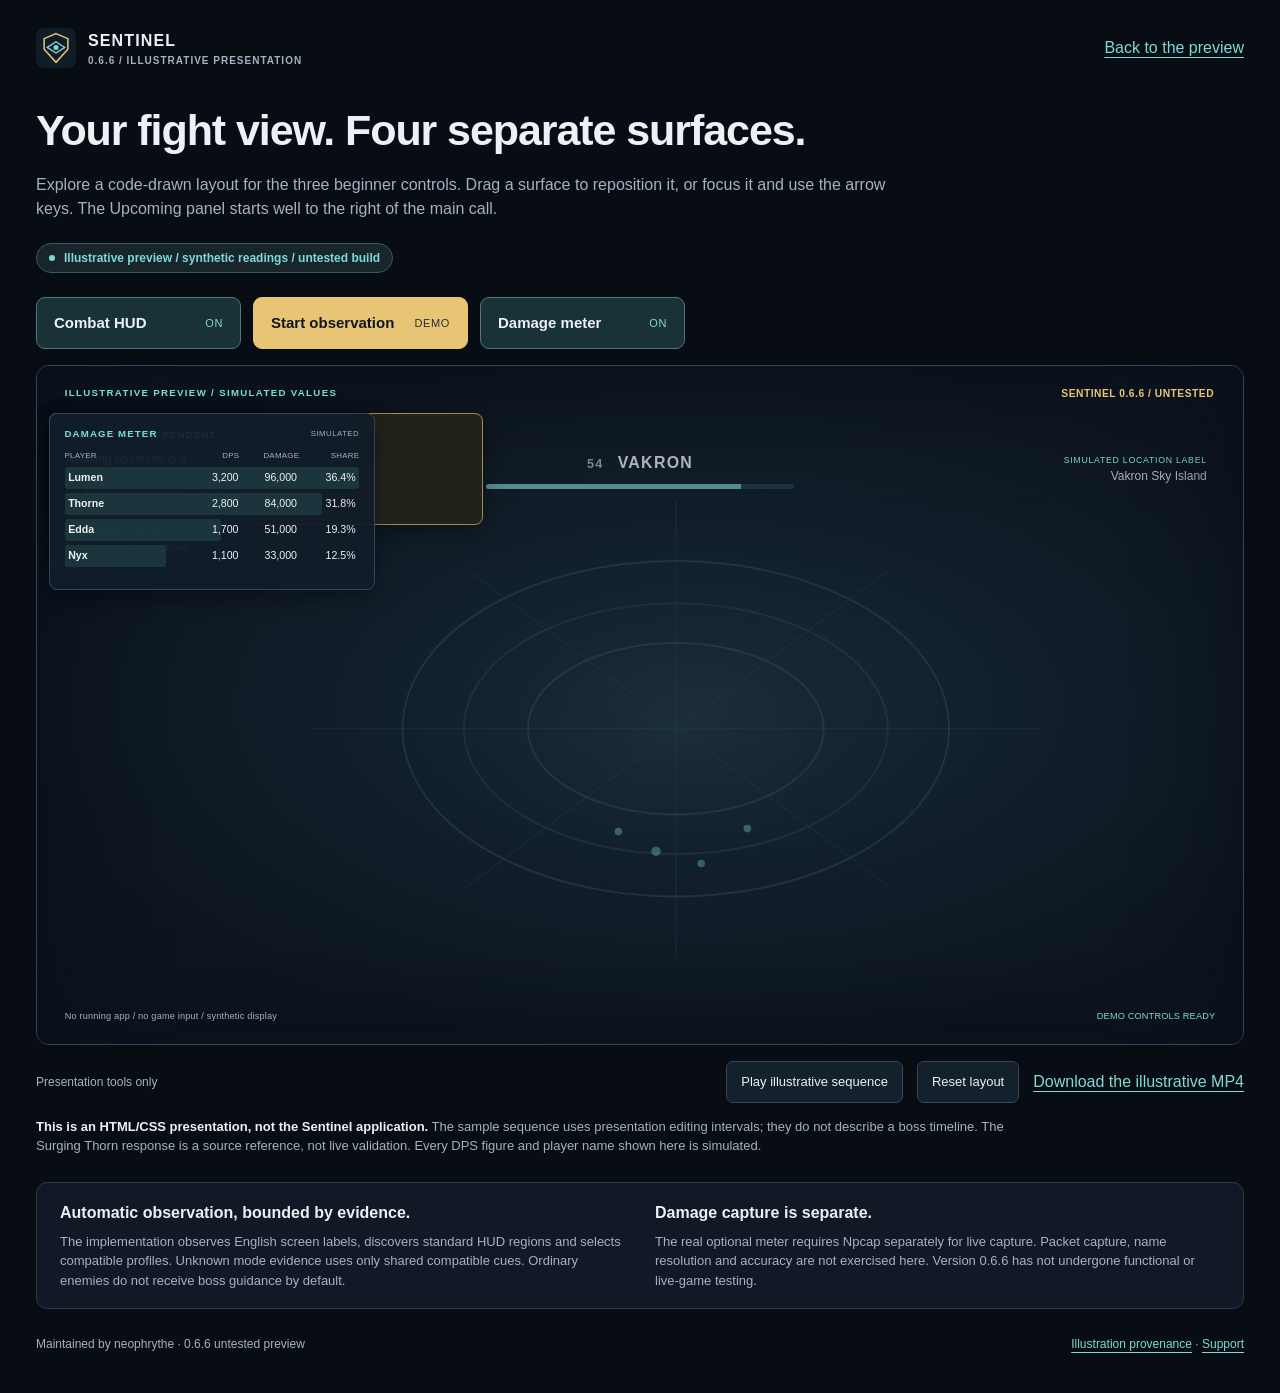
==== docs/motion/index.html @ 68055889 "Publish Sentinel 0.6.6 preview documentation and marketing" ====
<!doctype html>
<html lang="en">
<head>
  <meta charset="utf-8">
  <meta name="viewport" content="width=device-width,initial-scale=1">
  <meta name="description" content="An illustrative, interactive Sentinel 0.6.6 HUD presentation with simulated readings. This is not a running application or a game capture.">
  <title>Sentinel 0.6.6 — Illustrative HUD presentation</title>
  <link rel="icon" href="../assets/sentinel-icon.svg" type="image/svg+xml">
  <style>
    :root{color-scheme:dark;--gold:#e8c574;--teal:#7fdad5;--fg:#edf0f5;--muted:#a6b1c2}
    *{box-sizing:border-box}body{margin:0;background:#080c13;color:var(--fg);font:16px/1.5 "Segoe UI",Arial,sans-serif}a{color:var(--teal);text-underline-offset:4px}button{font:inherit;color:inherit;cursor:pointer}button:focus-visible,a:focus-visible,.surface:focus-visible{outline:3px solid var(--gold);outline-offset:4px}button:disabled{opacity:.55;cursor:default}.wrap{max-width:1440px;margin:auto;padding:28px 36px 40px}.head{display:flex;justify-content:space-between;align-items:center;gap:20px}.brand{display:flex;align-items:center;gap:12px;text-decoration:none;color:var(--fg);font-weight:650;letter-spacing:.07em}.brand img{width:40px;height:40px}.brand small{display:block;font-size:10px;color:var(--muted);letter-spacing:.1em}h1{font-size:clamp(26px,4vw,43px);margin:30px 0 10px;letter-spacing:-.025em}p{color:var(--muted);max-width:850px;margin:10px 0 22px}.label{display:inline-flex;align-items:center;gap:9px;background:#18252b;border:1px solid #355b60;border-radius:999px;padding:5px 12px;color:var(--teal);font-size:12px;font-weight:650}.label:before{content:"";width:6px;height:6px;border-radius:50%;background:var(--teal)}.controls{display:flex;gap:12px;flex-wrap:wrap;margin:24px 0 16px}.control{border:1px solid #34465d;background:#142031;border-radius:9px;padding:14px 17px;min-width:205px;text-align:left;display:flex;gap:20px;align-items:center;justify-content:space-between}.control b{font-size:15px;font-weight:600}.control span{font-size:11px;letter-spacing:.06em;color:var(--muted);white-space:nowrap}.control[aria-pressed=true]{border-color:#4e7979;background:#193238}.control[aria-pressed=true] span{color:var(--teal)}.control.start[aria-pressed=false]{background:var(--gold);color:#10151e;border-color:var(--gold)}.control.start[aria-pressed=false] span{color:#27303c}.stage-shell{border:1px solid #35465a;border-radius:13px;overflow:hidden;background:#0c141f}.stage{position:relative;aspect-ratio:16/9;width:100%;overflow:hidden;background:radial-gradient(ellipse at 55% 50%,#1a2b35 0,#12202b 32%,#0c141f 74%);container-type:inline-size;user-select:none;touch-action:auto}.stage:after{content:"";pointer-events:none;position:absolute;inset:0;box-shadow:inset 0 0 8cqw #070b1288}.arena{position:absolute;inset:0;pointer-events:none}.arena .ring{fill:none;stroke:#34505d;stroke-width:2;opacity:.62}.arena .line{stroke:#294552;stroke-width:1;opacity:.65}.arena .point{fill:#7fdad5;opacity:.5}.stage-note{position:absolute;left:2.3%;top:3%;z-index:3;font-size:.8cqw;letter-spacing:.14em;font-weight:650;color:var(--teal)}.stage-version{position:absolute;right:2.4%;top:3%;z-index:3;font-size:.85cqw;letter-spacing:.05em;color:var(--gold);font-weight:650}.target{position:absolute;left:35%;top:12.5%;width:30%;z-index:1;text-align:center}.target-name{font-size:1.32cqw;font-weight:650;letter-spacing:.08em}.target-name span{color:var(--muted);font-size:1.05cqw;margin-right:.7cqw}.hp{margin:.8cqw auto 0;width:85%;height:.4cqw;background:#223b46;border-radius:5px;overflow:hidden}.hp div{height:100%;width:83%;background:var(--teal);opacity:.8}.location{position:absolute;right:3%;top:13%;color:var(--muted);font-size:1cqw;text-align:right}.location small{display:block;font-size:.73cqw;color:var(--teal);letter-spacing:.08em}.surface{position:absolute;z-index:4;padding:1.2cqw 1.35cqw;background:#111c29ee;border:1px solid #34465d;border-radius:.65cqw;box-shadow:0 .6cqw 1.8cqw #0005;cursor:grab;touch-action:none}.surface:active{cursor:grabbing}.surface[hidden]{display:none}.surface h2{margin:0 0 .9cqw;font-size:.8cqw;letter-spacing:.12em;line-height:1.2;color:var(--teal);font-weight:650}.surface .quiet{color:var(--muted);font-size:.92cqw;line-height:1.45}.action{left:35%;top:33%;width:36%;min-height:16.5%;background:#242418ef;border-color:#a68a51}.action h2{color:var(--gold)}.action .call{font-size:2.08cqw;font-weight:650;letter-spacing:-.025em;line-height:1.12}.action .response{font-size:1.04cqw;line-height:1.4;color:#cfdae4;margin:.65cqw 0 0}.action .standby{font-size:1.55cqw;color:var(--muted)}.upcoming{left:79%;top:26%;width:17%;min-height:22%;border-color:#315d63;background:#101d27ee}.upcoming .reference{font-size:1.15cqw;font-weight:550;margin:.2cqw 0 .8cqw}.upcoming .sep{height:1px;background:#34535a;margin:1.2cqw 0 .8cqw}.imminent{left:42%;top:78%;width:25%;min-height:11%;border-color:#4b4e56}.imminent h2{color:var(--gold)}.imminent .quiet{font-size:1cqw}.damage{left:4%;top:61%;width:27%;min-height:26%;padding:1.15cqw 1.2cqw}.damage h2{margin-bottom:.8cqw}.damage header{display:flex;justify-content:space-between;gap:10px}.damage header span{font-size:.65cqw;color:var(--muted);letter-spacing:.06em}.damage .columns,.damage .row{display:grid;grid-template-columns:1fr .72fr .55fr .55fr;align-items:center;position:relative;gap:.5cqw}.damage .columns{font-size:.66cqw;color:var(--muted);letter-spacing:.03em;margin-bottom:.5cqw}.damage .row{font-size:.88cqw;margin:.32cqw 0;padding:.25cqw .3cqw;min-height:1.6cqw}.damage .row:before{content:"";position:absolute;inset:0 auto 0 0;width:var(--share);background:#1b383eee;border-radius:3px;z-index:-1}.damage .row b{font-weight:550}.damage .row span:nth-child(n+2),.damage .columns span:nth-child(n+2){text-align:right}.stage-bottom{position:absolute;left:2.3%;right:2.3%;bottom:3%;display:flex;justify-content:space-between;gap:10px;color:var(--muted);font-size:.76cqw;letter-spacing:.02em;z-index:4}.sample-badge{color:var(--teal)}.stage[data-active=false] .arena{opacity:.7}.stage[data-active=false] .target{opacity:.72}.stage.motion-playing .action.cue-confirmed{animation:callPulse 2s ease-in-out infinite}.stage.motion-playing .ring-wave{animation:wavePulse 5s ease-in-out infinite;transform-origin:center}.stage.motion-playing .point{animation:pointPulse 4s ease-in-out infinite}.demo-tools{display:flex;align-items:center;gap:14px;flex-wrap:wrap;margin:16px 0 10px}.minor{background:#14202c;border:1px solid #34465d;border-radius:7px;padding:10px 14px;font-size:13px}.demo-label{font-size:12px;color:var(--muted);margin-right:auto}.caption{font-size:13px;margin:14px 0 0;max-width:1000px}.caption strong{color:var(--fg);font-weight:600}.notes{border:1px solid #2b384a;background:#111927;border-radius:11px;padding:18px 23px;margin-top:26px;display:grid;grid-template-columns:1fr 1fr;gap:12px 30px}.notes h3{font-size:16px;margin:0 0 7px}.notes p{font-size:13px;margin:0}.foot{font-size:12px;color:var(--muted);display:flex;justify-content:space-between;gap:20px;margin-top:26px;flex-wrap:wrap}.sr{position:absolute;width:1px;height:1px;padding:0;margin:-1px;overflow:hidden;clip:rect(0,0,0,0);white-space:nowrap;border:0}body.capture{margin:0;padding:0;overflow:hidden;background:#0c141f}body.capture .wrap{width:1280px;max-width:none;padding:0;margin:0}body.capture .head,body.capture h1,body.capture .intro,body.capture .label,body.capture .controls,body.capture .demo-tools,body.capture .caption,body.capture .notes,body.capture .foot{display:none}body.capture .stage-shell{border:0;border-radius:0}body.capture .stage{width:1280px;height:720px;aspect-ratio:auto}
    @keyframes callPulse{0%,100%{box-shadow:0 .6cqw 1.8cqw #0005,0 0 0 #e8c57400}50%{box-shadow:0 .6cqw 1.8cqw #0005,0 0 2cqw #e8c57423}}@keyframes wavePulse{0%,100%{opacity:.32}50%{opacity:.78}}@keyframes pointPulse{0%,100%{opacity:.28}50%{opacity:.76}}
    @media(max-width:720px){.wrap{padding:20px 15px 30px}.head{align-items:flex-start}.head>a{font-size:13px}.brand{font-size:14px}.controls{gap:8px}.control{min-width:0;flex:1;padding:13px 11px;gap:9px}.control b{font-size:12px}.control span{font-size:9px}.notes{grid-template-columns:1fr;padding:17px}.stage-note{font-size:1cqw}.stage-version{font-size:1.1cqw}.caption{font-size:12px}.demo-label{flex-basis:100%}.surface:focus-visible{outline-width:2px;outline-offset:1px}}
    @media(prefers-reduced-motion:reduce){*,*:before,*:after{animation:none!important;transition:none!important}}@media print{.controls,.demo-tools{display:none}.wrap{padding:0}.stage-shell{break-inside:avoid}body{background:white;color:#111}.notes{color:#111;background:#f5f5f5}p,.foot{color:#333}}
  </style>
</head>
<body>
<div class="wrap">
  <header class="head"><a class="brand" href="../index.html"><img src="../assets/sentinel-icon.svg" alt="Sentinel emblem"><div>SENTINEL<small>0.6.6 / ILLUSTRATIVE PRESENTATION</small></div></a><a href="../index.html">Back to the preview</a></header>
  <h1>Your fight view. Four separate surfaces.</h1>
  <p class="intro">Explore a code-drawn layout for the three beginner controls. Drag a surface to reposition it, or focus it and use the arrow keys. The Upcoming panel starts well to the right of the main call.</p>
  <div class="label">Illustrative preview / synthetic readings / untested build</div>
  <div class="controls" role="group" aria-label="Simulated beginner controls">
    <button class="control" id="hudButton" type="button" aria-pressed="true"><b>Combat HUD</b><span id="hudState">ON</span></button>
    <button class="control start" id="observationButton" type="button" aria-pressed="false"><b id="observationLabel">Start observation</b><span id="observationState">DEMO</span></button>
    <button class="control" id="damageButton" type="button" aria-pressed="true"><b>Damage meter</b><span id="damageState">ON</span></button>
  </div>
  <div class="stage-shell">
    <div class="stage" id="stage" data-active="false" aria-label="Illustrative Sentinel HUD layout, using synthetic readings">
      <svg class="arena" viewBox="0 0 1280 720" preserveAspectRatio="none" aria-hidden="true"><defs><radialGradient id="floor"><stop stop-color="#28404a" stop-opacity=".3"/><stop offset="1" stop-color="#17232c" stop-opacity="0"/></radialGradient></defs><ellipse cx="678" cy="385" rx="300" ry="198" fill="url(#floor)"/><ellipse class="ring" cx="678" cy="385" rx="290" ry="178"/><ellipse class="ring ring-wave" cx="678" cy="385" rx="225" ry="133"/><ellipse class="ring" cx="678" cy="385" rx="157" ry="91"/><path class="line" d="M290 385h775M678 143v484M456 216l449 337M456 553l449-337"/><circle class="point" cx="657" cy="515" r="5"/><circle class="point" cx="705" cy="528" r="4"/><circle class="point" cx="617" cy="494" r="4"/><circle class="point" cx="754" cy="491" r="4"/></svg>
      <div class="stage-note">ILLUSTRATIVE PREVIEW / SIMULATED VALUES</div><div class="stage-version">SENTINEL 0.6.6 / UNTESTED</div>
      <div class="target"><div class="target-name"><span>54</span> VAKRON</div><div class="hp"><div></div></div></div>
      <div class="location"><small>SIMULATED LOCATION LABEL</small>Vakron Sky Island</div>
      <section class="surface action" id="action" tabindex="0" aria-label="Movable main warning surface; use arrow keys to reposition">
        <h2 id="actionKind">OBSERVATION PAUSED / DEMO</h2><div class="call standby" id="call">Start the illustrative observation</div><div class="response" id="response">No game or application is connected.</div>
      </section>
      <section class="surface upcoming" id="upcoming" tabindex="0" aria-label="Movable Upcoming surface; use arrow keys to reposition">
        <h2>UPCOMING</h2><div class="reference">Reference surface</div><div class="quiet">No interval inferred.</div><div class="sep"></div><div class="quiet">Independent position.<br>No fabricated countdown.</div>
      </section>
      <section class="surface imminent" id="imminent" tabindex="0" aria-label="Movable Imminent surface; use arrow keys to reposition">
        <h2>IMMINENT / INDEPENDENT</h2><div class="quiet" id="imminentCue">Awaiting observed cue</div>
      </section>
      <section class="surface damage" id="damage" tabindex="0" aria-label="Movable damage meter with simulated data; use arrow keys to reposition">
        <header><h2>DAMAGE METER</h2><span>SIMULATED</span></header>
        <div class="columns"><span>PLAYER</span><span>DPS</span><span>DAMAGE</span><span>SHARE</span></div>
        <div class="row" style="--share:100%"><b>Lumen</b><span>3,200</span><span>96,000</span><span>36.4%</span></div>
        <div class="row" style="--share:87.5%"><b>Thorne</b><span>2,800</span><span>84,000</span><span>31.8%</span></div>
        <div class="row" style="--share:53.1%"><b>Edda</b><span>1,700</span><span>51,000</span><span>19.3%</span></div>
        <div class="row" style="--share:34.4%"><b>Nyx</b><span>1,100</span><span>33,000</span><span>12.5%</span></div>
      </section>
      <div class="stage-bottom"><span id="stageStatus">No running app / no game input / synthetic display</span><span class="sample-badge" id="sampleBadge">DEMO CONTROLS READY</span></div>
    </div>
  </div>
  <div class="demo-tools"><span class="demo-label">Presentation tools only</span><button type="button" class="minor" id="playButton" aria-pressed="false">Play illustrative sequence</button><button type="button" class="minor" id="resetButton">Reset layout</button><a href="sentinel-0.6.6-illustrative-preview.mp4" download>Download the illustrative MP4</a></div>
  <p class="caption"><strong>This is an HTML/CSS presentation, not the Sentinel application.</strong> The sample sequence uses presentation editing intervals; they do not describe a boss timeline. The Surging Thorn response is a source reference, not live validation. Every DPS figure and player name shown here is simulated.</p>
  <div class="notes"><div><h3>Automatic observation, bounded by evidence.</h3><p>The implementation observes English screen labels, discovers standard HUD regions and selects compatible profiles. Unknown mode evidence uses only shared compatible cues. Ordinary enemies do not receive boss guidance by default.</p></div><div><h3>Damage capture is separate.</h3><p>The real optional meter requires Npcap separately for live capture. Packet capture, name resolution and accuracy are not exercised here. Version 0.6.6 has not undergone functional or live-game testing.</p></div></div>
  <footer class="foot"><span>Maintained by neophrythe · 0.6.6 untested preview</span><span><a href="../assets/vector-provenance.json">Illustration provenance</a> · <a href="https://github.com/neophrythe/Aion-2-Sentinel-DBM-and-Damage-Meter-/issues">Support</a></span></footer>
  <div id="announcement" class="sr" aria-live="polite"></div>
</div>
<script>
(() => {
  'use strict';
  const stage = document.getElementById('stage');
  const surfaces = Object.fromEntries(['action', 'upcoming', 'imminent', 'damage'].map(name => [name, document.getElementById(name)]));
  const buttons = {hud:document.getElementById('hudButton'), observation:document.getElementById('observationButton'), damage:document.getElementById('damageButton')};
  const state = {hud:true, observing:false, damage:true, playing:false, seconds:0};
  const initial = {action:[35,33], upcoming:[79,26], imminent:[42,78], damage:[4,61]};
  const positions = Object.fromEntries(Object.entries(initial).map(([name,position]) => [name, [...position]]));
  const call = document.getElementById('call');
  const response = document.getElementById('response');
  const announcement = document.getElementById('announcement');
  let frame = 0;
  let previous = 0;
  let dragging = null;
  function announce(message) { announcement.textContent = message; }
  function position(name, x, y) {
    const rect = stage.getBoundingClientRect();
    const surface = surfaces[name];
    const width = surface.offsetWidth / rect.width * 100;
    const height = surface.offsetHeight / rect.height * 100;
    positions[name] = [Math.max(1, Math.min(99-width, x)), Math.max(7, Math.min(95-height, y))];
    surface.style.left = positions[name][0] + '%';
    surface.style.top = positions[name][1] + '%';
  }
  function phase() {
    const seconds = ((state.seconds % 16) + 16) % 16;
    if (!state.observing) return 'paused';
    return seconds < 3 || seconds >= 12 ? 'waiting' : 'cue';
  }
  function render() {
    buttons.hud.setAttribute('aria-pressed', String(state.hud));
    buttons.observation.setAttribute('aria-pressed', String(state.observing));
    buttons.damage.setAttribute('aria-pressed', String(state.damage));
    document.getElementById('hudState').textContent = state.hud ? 'ON' : 'OFF';
    document.getElementById('damageState').textContent = state.damage ? 'ON' : 'OFF';
    document.getElementById('observationLabel').textContent = state.observing ? 'Stop observation' : 'Start observation';
    document.getElementById('observationState').textContent = state.observing ? 'DEMO RUNNING' : 'DEMO';
    for (const name of ['action','upcoming','imminent']) surfaces[name].hidden = !state.hud;
    surfaces.damage.hidden = !state.damage;
    stage.dataset.active = String(state.observing);
    stage.classList.toggle('motion-playing', state.playing);
    const active = phase();
    surfaces.action.classList.toggle('cue-confirmed', active === 'cue');
    call.classList.toggle('standby', active !== 'cue');
    document.getElementById('actionKind').textContent = active === 'paused' ? 'OBSERVATION PAUSED / DEMO' : active === 'cue' ? 'OBSERVED ENGLISH CUE / SIMULATED' : 'COMPATIBLE IDENTITY / SIMULATED';
    call.textContent = active === 'cue' ? 'Surging Thorn' : active === 'paused' ? 'Start the illustrative observation' : 'Vakron / awaiting observed cue';
    response.textContent = active === 'cue' ? 'Jump the rings; glide over the final blast.' : active === 'paused' ? 'No game or application is connected.' : 'English target + location / shared compatible cues.';
    document.getElementById('imminentCue').textContent = active === 'cue' ? 'Observed cue / no inferred timer' : 'Awaiting observed cue';
    document.getElementById('stageStatus').textContent = state.observing ? 'English target + location / shared cues while mode is unknown' : 'No running app / no game input / synthetic display';
    document.getElementById('sampleBadge').textContent = active === 'cue' ? 'SYNTHETIC CUE CONFIRMED' : state.observing ? 'SYNTHETIC OBSERVATION' : 'DEMO CONTROLS READY';
    document.getElementById('playButton').textContent = state.playing ? 'Pause illustrative sequence' : 'Play illustrative sequence';
    document.getElementById('playButton').setAttribute('aria-pressed', String(state.playing));
    const wave = document.querySelector('.ring-wave');
    wave.style.opacity = String(.34 + .22 * (1 + Math.sin(state.seconds*1.5)) / 2);
  }
  function tick(now) {
    if (!state.playing) return;
    if (previous) state.seconds += Math.min((now-previous)/1000, .1);
    previous = now;
    render();
    frame = requestAnimationFrame(tick);
  }
  function playing(value) {
    cancelAnimationFrame(frame);
    state.playing = value;
    previous = 0;
    if (value) { state.observing = true; frame = requestAnimationFrame(tick); }
    render();
  }
  buttons.hud.addEventListener('click', () => { state.hud = !state.hud; render(); announce('Illustrative combat HUD '+(state.hud?'shown':'hidden')); });
  buttons.damage.addEventListener('click', () => { state.damage = !state.damage; render(); announce('Illustrative damage meter '+(state.damage?'shown':'hidden')); });
  buttons.observation.addEventListener('click', () => { state.observing = !state.observing; if (state.observing) state.seconds = 5; else playing(false); render(); announce('Illustrative observation '+(state.observing?'started':'stopped')); });
  document.getElementById('playButton').addEventListener('click', () => { playing(!state.playing); announce(state.playing?'Illustrative sequence playing':'Illustrative sequence paused'); });
  document.getElementById('resetButton').addEventListener('click', () => { for (const [name,xy] of Object.entries(initial)) position(name, ...xy); announce('Illustrative surface positions reset'); });
  for (const [name, surface] of Object.entries(surfaces)) {
    surface.addEventListener('pointerdown', event => {
      if (event.button !== 0) return;
      surface.focus();
      dragging = {name, pointer:event.pointerId, startX:event.clientX, startY:event.clientY, position:[...positions[name]]};
      surface.setPointerCapture(event.pointerId);
      event.preventDefault();
    });
    surface.addEventListener('pointermove', event => {
      if (!dragging || dragging.name !== name || dragging.pointer !== event.pointerId) return;
      const rect = stage.getBoundingClientRect();
      position(name, dragging.position[0]+(event.clientX-dragging.startX)/rect.width*100, dragging.position[1]+(event.clientY-dragging.startY)/rect.height*100);
    });
    function end(event) { if (dragging && dragging.pointer === event.pointerId) dragging = null; }
    surface.addEventListener('pointerup', end);
    surface.addEventListener('pointercancel', end);
    surface.addEventListener('lostpointercapture', end);
    surface.addEventListener('keydown', event => {
      const directions = {ArrowLeft:[-1,0], ArrowRight:[1,0], ArrowUp:[0,-1], ArrowDown:[0,1]};
      if (!directions[event.key]) return;
      event.preventDefault();
      const scale = event.shiftKey ? 3 : 1;
      const xy = directions[event.key];
      position(name, positions[name][0]+xy[0]*scale, positions[name][1]+xy[1]*scale);
    });
  }
  window.addEventListener('resize', () => { for (const [name, xy] of Object.entries(positions)) if (!surfaces[name].hidden) position(name,...xy); });
  window.addEventListener('pagehide', () => playing(false));
  // Deterministic presentation-only capture. This never connects to Sentinel or a game.
  window.sentinelPresentation = {
    seek(seconds) { playing(false); state.observing = true; state.hud = true; state.damage = true; state.seconds = Number(seconds) || 0; render(); },
    pause() { playing(false); },
    reset() { state.seconds = 0; for (const [name, xy] of Object.entries(initial)) position(name,...xy); render(); }
  };
  if (new URLSearchParams(location.search).has('capture')) document.body.classList.add('capture');
  render();
})();
</script>
</body>
</html>
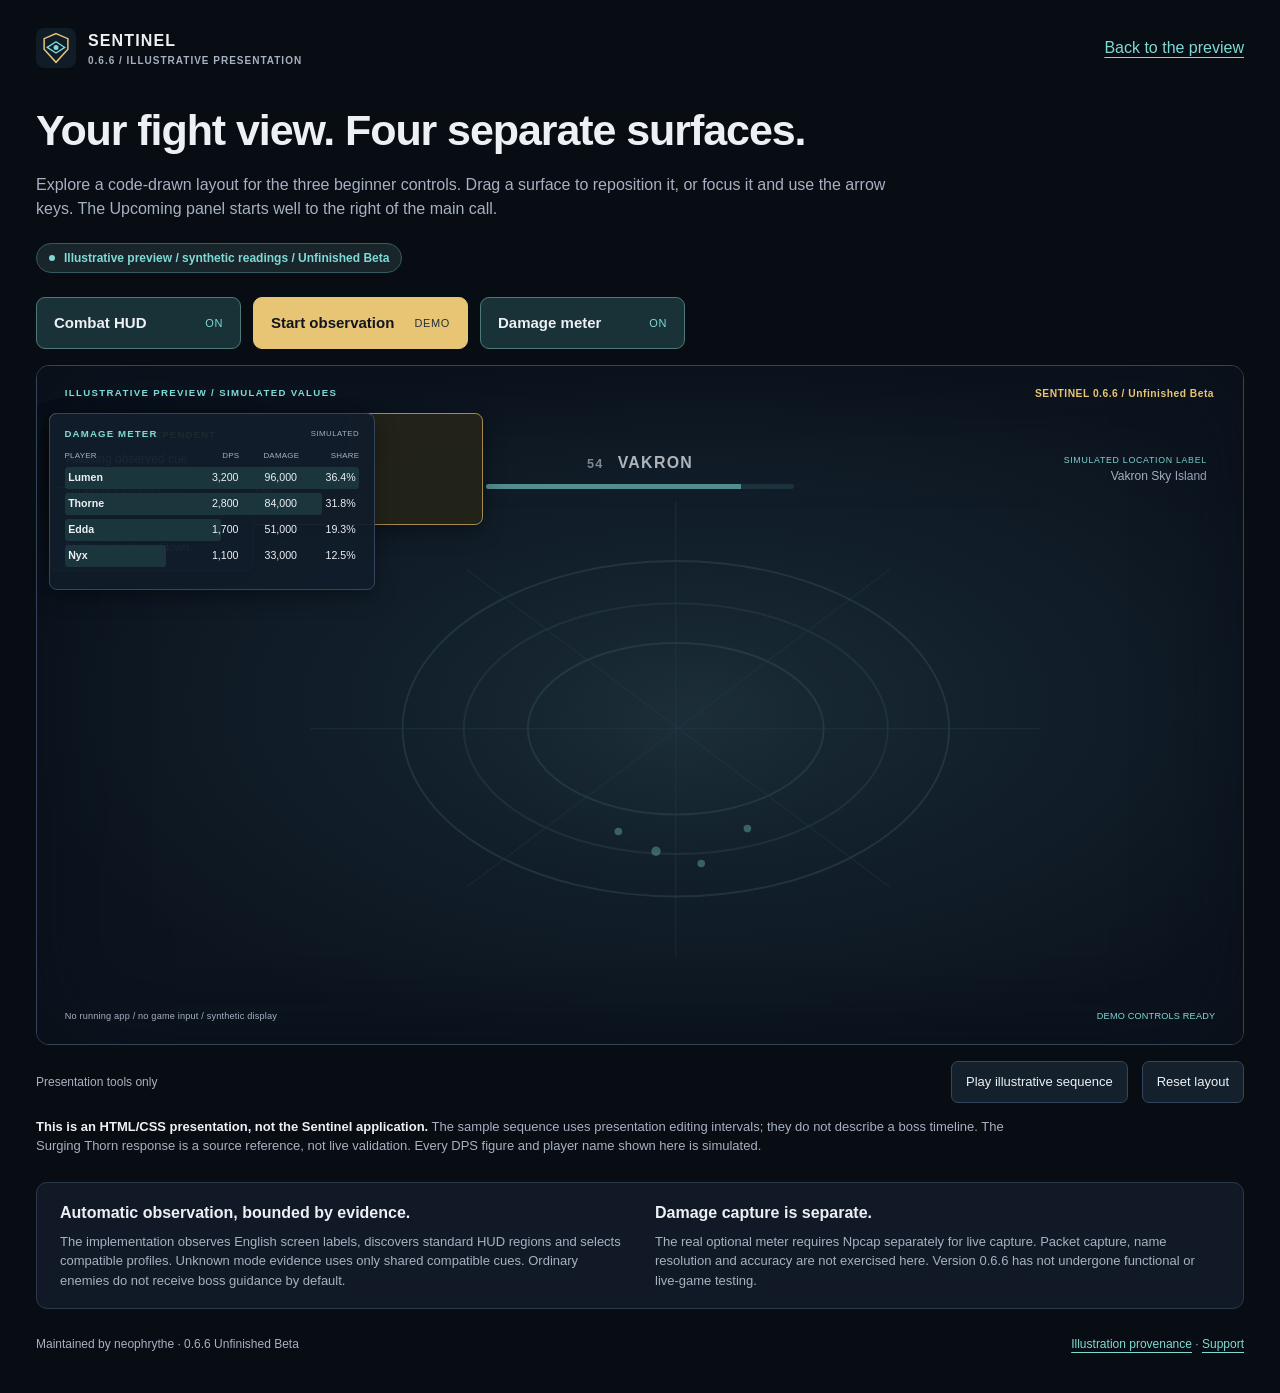
==== commit 394963db: "Update Sentinel presentation and Unfinished Beta wording" ====
--- a/docs/motion/index.html
+++ b/docs/motion/index.html
@@ -19,7 +19,7 @@
   <header class="head"><a class="brand" href="../index.html"><img src="../assets/sentinel-icon.svg" alt="Sentinel emblem"><div>SENTINEL<small>0.6.6 / ILLUSTRATIVE PRESENTATION</small></div></a><a href="../index.html">Back to the preview</a></header>
   <h1>Your fight view. Four separate surfaces.</h1>
   <p class="intro">Explore a code-drawn layout for the three beginner controls. Drag a surface to reposition it, or focus it and use the arrow keys. The Upcoming panel starts well to the right of the main call.</p>
-  <div class="label">Illustrative preview / synthetic readings / untested build</div>
+  <div class="label">Illustrative preview / synthetic readings / Unfinished Beta</div>
   <div class="controls" role="group" aria-label="Simulated beginner controls">
     <button class="control" id="hudButton" type="button" aria-pressed="true"><b>Combat HUD</b><span id="hudState">ON</span></button>
     <button class="control start" id="observationButton" type="button" aria-pressed="false"><b id="observationLabel">Start observation</b><span id="observationState">DEMO</span></button>
@@ -28,7 +28,7 @@
   <div class="stage-shell">
     <div class="stage" id="stage" data-active="false" aria-label="Illustrative Sentinel HUD layout, using synthetic readings">
       <svg class="arena" viewBox="0 0 1280 720" preserveAspectRatio="none" aria-hidden="true"><defs><radialGradient id="floor"><stop stop-color="#28404a" stop-opacity=".3"/><stop offset="1" stop-color="#17232c" stop-opacity="0"/></radialGradient></defs><ellipse cx="678" cy="385" rx="300" ry="198" fill="url(#floor)"/><ellipse class="ring" cx="678" cy="385" rx="290" ry="178"/><ellipse class="ring ring-wave" cx="678" cy="385" rx="225" ry="133"/><ellipse class="ring" cx="678" cy="385" rx="157" ry="91"/><path class="line" d="M290 385h775M678 143v484M456 216l449 337M456 553l449-337"/><circle class="point" cx="657" cy="515" r="5"/><circle class="point" cx="705" cy="528" r="4"/><circle class="point" cx="617" cy="494" r="4"/><circle class="point" cx="754" cy="491" r="4"/></svg>
-      <div class="stage-note">ILLUSTRATIVE PREVIEW / SIMULATED VALUES</div><div class="stage-version">SENTINEL 0.6.6 / UNTESTED</div>
+      <div class="stage-note">ILLUSTRATIVE PREVIEW / SIMULATED VALUES</div><div class="stage-version">SENTINEL 0.6.6 / Unfinished Beta</div>
       <div class="target"><div class="target-name"><span>54</span> VAKRON</div><div class="hp"><div></div></div></div>
       <div class="location"><small>SIMULATED LOCATION LABEL</small>Vakron Sky Island</div>
       <section class="surface action" id="action" tabindex="0" aria-label="Movable main warning surface; use arrow keys to reposition">
@@ -51,10 +51,10 @@
       <div class="stage-bottom"><span id="stageStatus">No running app / no game input / synthetic display</span><span class="sample-badge" id="sampleBadge">DEMO CONTROLS READY</span></div>
     </div>
   </div>
-  <div class="demo-tools"><span class="demo-label">Presentation tools only</span><button type="button" class="minor" id="playButton" aria-pressed="false">Play illustrative sequence</button><button type="button" class="minor" id="resetButton">Reset layout</button><a href="sentinel-0.6.6-illustrative-preview.mp4" download>Download the illustrative MP4</a></div>
+  <div class="demo-tools"><span class="demo-label">Presentation tools only</span><button type="button" class="minor" id="playButton" aria-pressed="false">Play illustrative sequence</button><button type="button" class="minor" id="resetButton">Reset layout</button></div>
   <p class="caption"><strong>This is an HTML/CSS presentation, not the Sentinel application.</strong> The sample sequence uses presentation editing intervals; they do not describe a boss timeline. The Surging Thorn response is a source reference, not live validation. Every DPS figure and player name shown here is simulated.</p>
   <div class="notes"><div><h3>Automatic observation, bounded by evidence.</h3><p>The implementation observes English screen labels, discovers standard HUD regions and selects compatible profiles. Unknown mode evidence uses only shared compatible cues. Ordinary enemies do not receive boss guidance by default.</p></div><div><h3>Damage capture is separate.</h3><p>The real optional meter requires Npcap separately for live capture. Packet capture, name resolution and accuracy are not exercised here. Version 0.6.6 has not undergone functional or live-game testing.</p></div></div>
-  <footer class="foot"><span>Maintained by neophrythe · 0.6.6 untested preview</span><span><a href="../assets/vector-provenance.json">Illustration provenance</a> · <a href="https://github.com/neophrythe/Aion-2-Sentinel-DBM-and-Damage-Meter-/issues">Support</a></span></footer>
+  <footer class="foot"><span>Maintained by neophrythe · 0.6.6 Unfinished Beta</span><span><a href="../assets/vector-provenance.json">Illustration provenance</a> · <a href="https://github.com/neophrythe/Aion-2-Sentinel-DBM-and-Damage-Meter-/issues">Support</a></span></footer>
   <div id="announcement" class="sr" aria-live="polite"></div>
 </div>
 <script>
